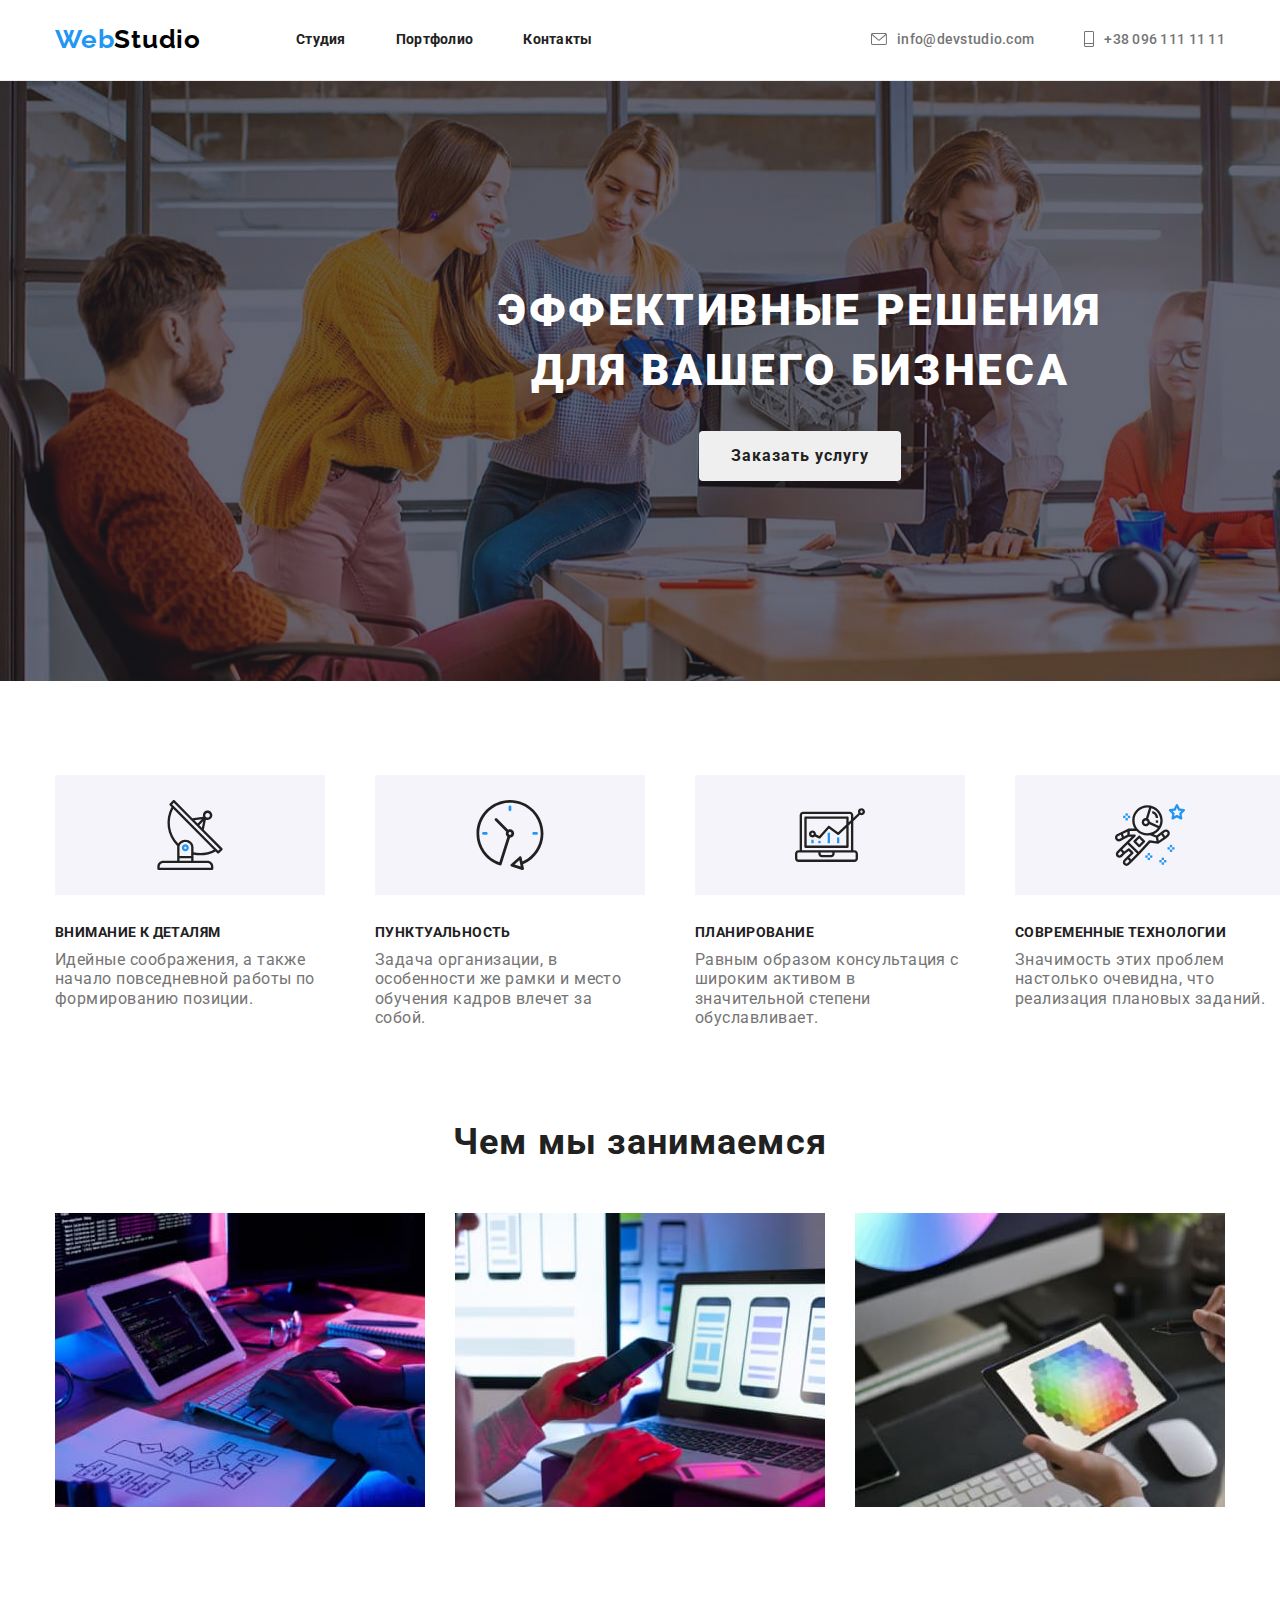
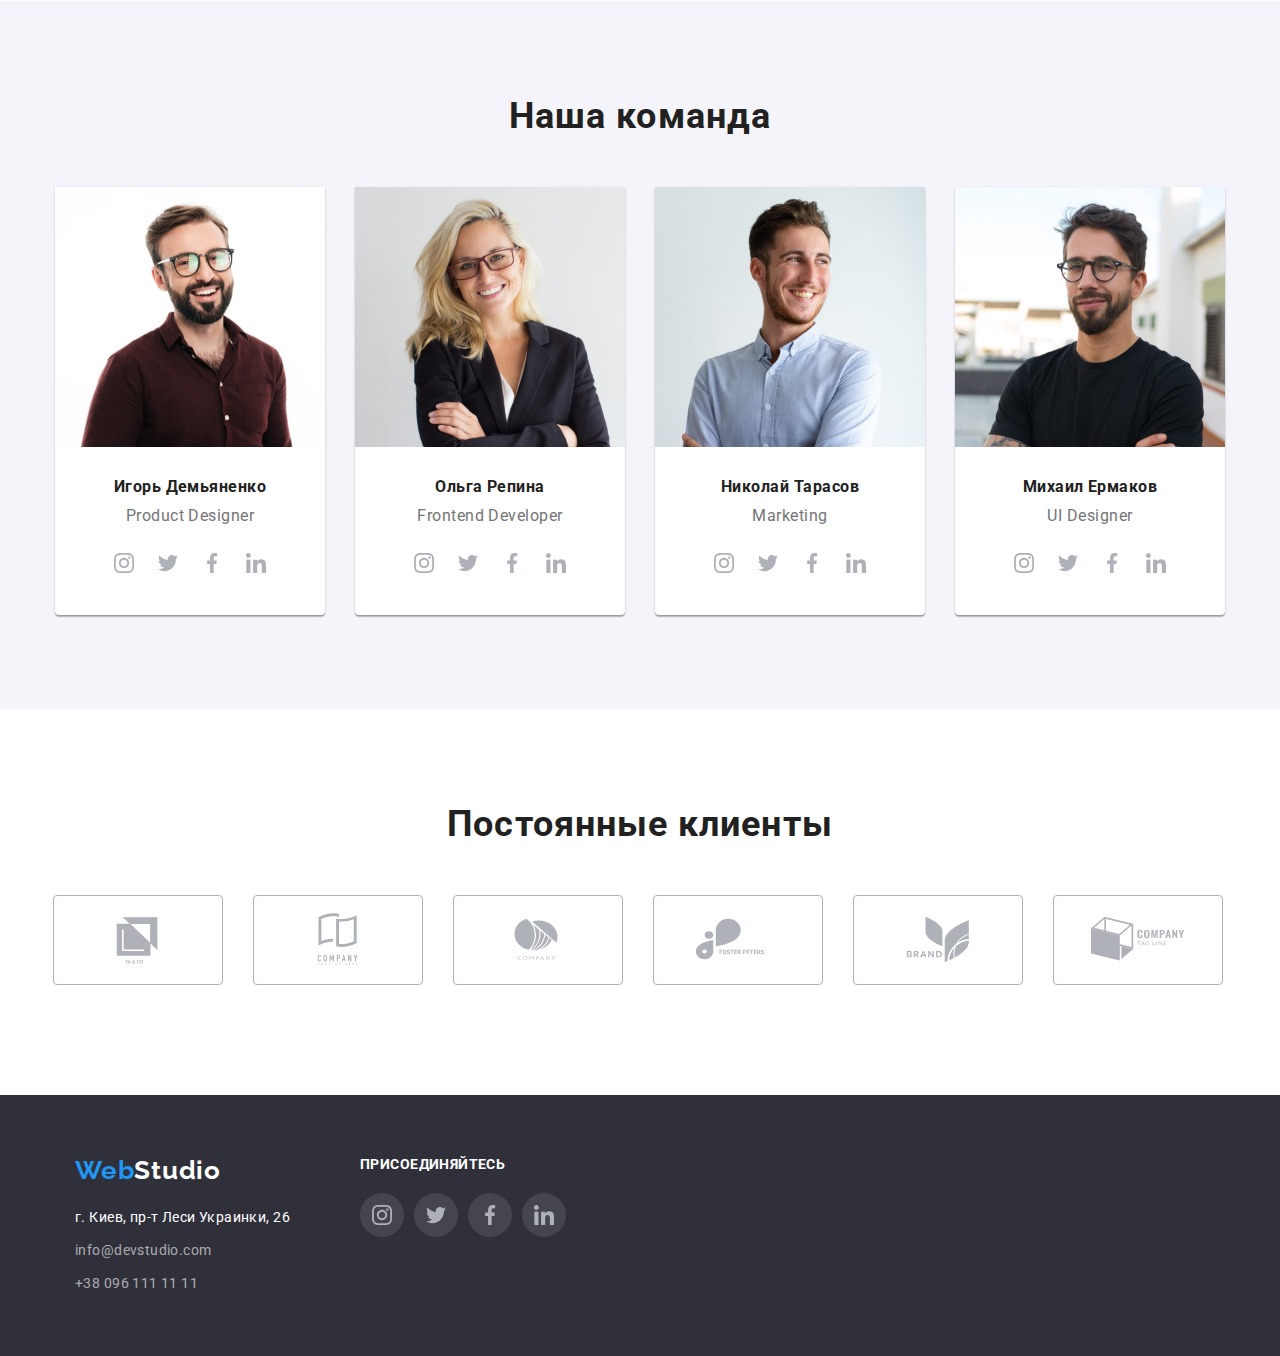
==== index.html @ dd56c9bb "переносит файлы" ====
<!DOCTYPE html>
<html lang="ru">

<head>
    <meta charset="UTF-8">
    <meta http-equiv="X-UA-Compatible" content="IE=edge">
    <meta name="viewport" content="width=device-width, initial-scale=1.0">
    <title>Web-Studio</title>
    <link rel="preconnect" href="https://fonts.gstatic.com">
    <link
        href="https://fonts.googleapis.com/css2?family=Raleway:wght@700&family=Roboto:wght@400;500;700;900&display=swap"
        rel="stylesheet">
    <link rel="stylesheet"
        href="https://cdnjs.cloudflare.com/ajax/libs/modern-normalize/1.0.0/modern-normalize.min.css">
    <link rel="stylesheet" href="./css/styles.css" />
</head>

<body>
    <header class="section page-heder">
        <div class="container">
        <a class="link logo emblem" href="../index.html">Web<span class="emblem-header">Studio</span></a>
        <nav class="navigation">
            <ul class="menu list">
                <li class="menu-item"><a class="link move-links" href="index.html">Студия</a></li>
                <li class="menu-item"><a class="link move-links" href="./pages/portfolio.html">Портфолио</a></li>
                <li class="menu-item"><a class="link move-links" href="#">Контакты</a></li>
            </ul>
        </nav>
        <ul class="menu list menu-navigation">
            <li class="menu-item"><a class="link font" href="mailto:info@devstudio.com">
                <svg class="icon-contacts" width="16" height="12">
                <use href="./images/firsticon.svg#icon-envelope"></use>
            </svg>
            info@devstudio.com</a>
        </li>
            <li class="menu-item"><a class="link font" href="tel:+380961111111">
                <svg class="icon-contacts" width="10" height="16">
                    <use href="./images/firsticon.svg#icon-phone"></use>
                </svg>
                +38 096 111 11 11</a>
            </li>
        </ul>
        </div>
    </header>
    <main>
        <section class="section hero">
            <div class="container">
            <h1 class="page-title">Эффективные решения<br>для вашего бизнеса</h1>
            <button class="btn btn-hero" type="button">Заказать услугу</button>
            </div>
        </section>
        <section class="section"> 
            <div class="container">
            <h2 class="visually-hidden">Необходимые качества для успешного бизнеса</h2>
            <ul class="list menu">
                <li class="menu-item">
                    <div class="shell-icon">
                        <svg class="social-icons-svg" width="70" height="70">
                            <use href="./images/firsticon.svg#icon-antenna"></use>
                        </svg>
                    </div>
                    <h3 class="title-text title">Внимание к деталям</h3>
                    <p class="title-label ">Идейные соображения, а также начало повседневной работы по формированию
                        позиции.</p>
                </li>
                <li class="menu-item">
                    <div class="shell-icon">
                        <svg class="social-icons-svg" width="70" height="70">
                            <use href="./images/firsticon.svg#icon-clock"></use>
                        </svg>
                    </div>
                    <h3 class="title-text title">Пунктуальность</h3>
                    <p class="title-label ">Задача организации, в особенности же рамки и место обучения кадров влечет за
                        собой.</p>
                </li>
                <li class="menu-item">
                    <div class="shell-icon">
                        <svg class="social-icons-svg" width="70" height="70">
                            <use href="./images/firsticon.svg#icon-diagram"></use>
                        </svg>
                    </div>
                    <h3 class="title-text title">Планирование</h3>
                    <p class="title-label ">Равным образом консультация с широким активом в значительной степени
                        обуславливает.</p>
                </li>
                <li class="menu-item">
                    <div class="shell-icon">
                        <svg class="social-icons-svg" width="70" height="70">
                            <use href="./images/firsticon.svg#icon-astronaut"></use>
                        </svg>
                    </div>
                    <h3 class="title-text title">Современные технологии</h3>
                    <p class="title-label ">Значимость этих проблем настолько очевидна, что реализация плановых заданий.
                    </p>
                </li>
            </ul>
            </div>
        </section>
        <section class="section-3">
            <div class="container">
            <h2 class="title section-title"> Чем мы занимаемся </h2>
            <ul class="list card-set">
                <li class="item team-item">
                    <img src="images/box1.jpg" width="370" height="294" alt="Чем мы занимаемся" />
                </li>
                <li class="item team-item">
                    <img src="images/box2.jpg" width="370" height="294" alt="Чем мы занимаемся" />
                </li>
                <li class="item team-item">
                    <img src="images/box3.jpg" width="370" height="294" alt="Чем мы занимаемся" />
                </li>
            </ul>
            </div>
        </section>
        <section class="section second-bg">
            <div class="container">
            <h2 class="title section-title">Наша команда</h2>
            <ul class="list card-set">
                <li class="item team-name">
                    <img src="images/img.jpg" width="270" alt="Игорь Демьяненко" />
                    <div class="team-description">
                    <h3 class="title-name title">Игорь Демьяненко</h3>
                    <p class="title-label ">Product Designer</p>
                    <ul class="team-icon list">
                        <li class="icon-item">
                            <a href="https://www.instagram.com/?hl=ru" class="link link-team-social" target="_blank"
                                rel="noopener noreferer">
                                <svg class="icon-social" width="20" height="20">
                                    <use href="./images/firsticon.svg#icon-instagram"></use>
                                </svg>
                            </a>
                        </li>
                        <li class="icon-item">
                            <a href="#" class="link link-team-social" target="_blank" rel="noopener noreferer">
                                <svg class="icon-social" width="20" height="20">
                                    <use href="./images/firsticon.svg#icon-twitter"></use>
                                </svg>
                            </a>
                        </li>
                        <li class="icon-item">
                            <a href="#" class="link link-team-social" target="_blank" rel="noopener noreferer">
                                <svg class="icon-social" width="20" height="20">
                                    <use href="./images/firsticon.svg#icon-facebook"></use>
                                </svg>
                            </a>
                        </li>
                        <li class="icon-item">
                            <a href="#" class="link link-team-social" target="_blank" rel="noopener noreferer">
                                <svg class="icon-social" width="20" height="20">
                                    <use href="./images/firsticon.svg#icon-linkedin"></use>
                                </svg>
                            </a>
                        </li>
                    </ul>
                    </div>
                </li>
                <li class="item team-name">
                    <img src="images/img(1).jpg" width="270" alt="Ольга Репина" />
                    <div class="team-description">
                    <h3 class="title-name title">Ольга Репина</h3>
                    <p class="title-label ">Frontend Developer</p>
                    <ul class="team-icon list">
                        <li class="icon-item">
                            <a href="https://www.instagram.com/?hl=ru" class="link link-team-social" target="_blank"
                                rel="noopener noreferer">
                                <svg class="icon-social" width="20" height="20">
                                    <use href="./images/firsticon.svg#icon-instagram"></use>
                                </svg>
                            </a>
                        </li>
                        <li class="icon-item">
                            <a href="#" class="link link-team-social" target="_blank" rel="noopener noreferer">
                                <svg class="icon-social" width="20" height="20">
                                    <use href="./images/firsticon.svg#icon-twitter"></use>
                                </svg>
                            </a>
                        </li>
                        <li class="icon-item">
                            <a href="#" class="link link-team-social" target="_blank" rel="noopener noreferer">
                                <svg class="icon-social" width="20" height="20">
                                    <use href="./images/firsticon.svg#icon-facebook"></use>
                                </svg>
                            </a>
                        </li>
                        <li class="icon-item">
                            <a href="#" class="link link-team-social" target="_blank" rel="noopener noreferer">
                                <svg class="icon-social" width="20" height="20">
                                    <use href="./images/firsticon.svg#icon-linkedin"></use>
                                </svg>
                            </a>
                        </li>
                    </ul>
                    </div>
                </li>
                <li class="item team-name">
                    <img src="images/img(2).jpg" width="270" alt="Николай Тарасов" />
                    <div class="team-description">
                    <h3 class="title-name title">Николай Тарасов</h3>
                    <p class="title-label ">Marketing</p>
                    <ul class="team-icon list">
                        <li class="icon-item">
                            <a href="https://www.instagram.com/?hl=ru" class="link link-team-social" target="_blank"
                                rel="noopener noreferer">
                                <svg class="icon-social" width="20" height="20">
                                    <use href="./images/firsticon.svg#icon-instagram"></use>
                                </svg>
                            </a>
                        </li>
                        <li class="icon-item">
                            <a href="#" class="link link-team-social" target="_blank" rel="noopener noreferer">
                                <svg class="icon-social" width="20" height="20">
                                    <use href="./images/firsticon.svg#icon-twitter"></use>
                                </svg>
                            </a>
                        </li>
                        <li class="icon-item">
                            <a href="#" class="link link-team-social" target="_blank" rel="noopener noreferer">
                                <svg class="icon-social" width="20" height="20">
                                    <use href="./images/firsticon.svg#icon-facebook"></use>
                                </svg>
                            </a>
                        </li>
                        <li class="icon-item">
                            <a href="#" class="link link-team-social" target="_blank" rel="noopener noreferer">
                                <svg class="icon-social" width="20" height="20">
                                    <use href="./images/firsticon.svg#icon-linkedin"></use>
                                </svg>
                            </a>
                        </li>
                    </ul>
                    </div>
                </li>
                <li class="item team-name">
                    <img src="images/img(3).jpg" width="270" alt="Михаил Ермаков" />
                    <div class="team-description">
                    <h3 class="title-name title">Михаил Ермаков</h3>
                    <p class="title-label ">UI Designer</p>
                    <ul class="team-icon list">
                        <li class="icon-item">
                            <a href="https://www.instagram.com/?hl=ru" class="link link-team-social" target="_blank"
                                rel="noopener noreferer">
                                <svg class="icon-social" width="20" height="20">
                                    <use href="./images/firsticon.svg#icon-instagram"></use>
                                </svg>
                            </a>
                        </li>
                        <li class="icon-item">
                            <a href="#" class="link link-team-social" target="_blank" rel="noopener noreferer">
                                <svg class="icon-social" width="20" height="20">
                                    <use href="./images/firsticon.svg#icon-twitter"></use>
                                </svg>
                            </a>
                        </li>
                        <li class="icon-item">
                            <a href="#" class="link link-team-social" target="_blank" rel="noopener noreferer">
                                <svg class="icon-social" width="20" height="20">
                                    <use href="./images/firsticon.svg#icon-facebook"></use>
                                </svg>
                            </a>
                        </li>
                        <li class="icon-item">
                            <a href="#" class="link link-team-social" target="_blank" rel="noopener noreferer">
                                <svg class="icon-social" width="20" height="20">
                                    <use href="./images/firsticon.svg#icon-linkedin"></use>
                                </svg>
                            </a>
                        </li>
                    </ul>
                    </div>
                </li>
            </ul>
            </div>
        </section>
        <section class="section">
            <div class="container">
                <h2 class="title section-title">Постоянные клиенты</h2>
                <ul class="clients-list">
                    <li class="clients-item">
                        <a href="#" class="link clients-link">
                            <svg class="clients-logo" width="106" height="60">
                                <use href="./images/firsticon.svg#icon-company1" ></use>
                            </svg>
                        </a>
                    </li>
                    <li class="clients-item">
                        <a href="#" class="link clients-link">
                            <svg class="clients-logo" width="106" height="60">
                                <use href="./images/firsticon.svg#icon-company2"></use>
                            </svg>
                        </a>
                    </li>
                    <li class="clients-item">
                        <a href="#" class="link clients-link" width="106" height="60">
                            <svg class="clients-logo">
                                <use href="./images/firsticon.svg#icon-company3"></use>
                            </svg>
                        </a>
                    </li>
                    <li class="clients-item">
                        <a href="#" class="link clients-link">
                            <svg class="clients-logo" width="106" height="60">
                                <use href="./images/firsticon.svg#icon-company4"></use>
                            </svg>
                        </a>
                    </li>
                    <li class="clients-item">
                        <a href="#" class="link clients-link">
                            <svg class="clients-logo" width="106" height="60">
                                <use href="./images/firsticon.svg#icon-company5"></use>
                            </svg>
                        </a>
                    </li>
                    <li class="clients-item">
                        <a href="#" class="link clients-link">
                            <svg class="clients-logo" width="106" height="60" >
                                <use href="./images/firsticon.svg#icon-company6" ></use>
                            </svg>
                        </a>
                    </li>
                </ul>
            </div>
        </section>
    </main>
    <footer class="section-footer dark-bg">
        <div class="container footer-container">
        <div class="">
        <a class="link emblem" href="../index.html">Web<span class="emblem-footer">Studio</span></a>
        <address class="address">
            <ul class="list">
            <li class="address-list-location address-item">
                <a href="https://goo.gl/maps/eqV23aZUYZTrV4pg6" target="_blank" rel="noopener noreferrer" class="link map">
                    г. Киев, пр-т Леси Украинки, 26
                </a>
            </li>
            <li class="address-item transparency ">
                <a href="mailto:info@devstudio.com" class="footer-mail link"> info@devstudio.com </a>
            </li>
            <li class="address-item transparency ">
                <a href="tel:+380961111111" class="footer-phone link"> +38 096 111 11 11 </a>
            </li>
            </ul>
        </address>
    </div>
    <div class="footer-social">
        <b class="social-text">ПРИСОЕДИНЯЙТЕСЬ</b>
        <ul class="team-icon list">
            <li class="icon-item icon-item-footer">
                <a href="#" class="link link-team-social bgcolor" target="_blank" rel="noopener noreferer">
                    <svg class="icon-social" width="20" height="20">
                        <use href="./images/firsticon.svg#icon-instagram"></use>
                    </svg>
                </a>
            </li>
            <li class="icon-item icon-item-footer">
                <a href="#" class="link link-team-social" target="_blank" rel="noopener noreferer">
                    <svg class="icon-social" width="20" height="20">
                        <use href="./images/firsticon.svg#icon-twitter"></use>
                    </svg>
                </a>
            </li>
            <li class="icon-item icon-item-footer">
                <a href="#" class="link link-team-social" target="_blank" rel="noopener noreferer">
                    <svg class="icon-social" width="20" height="20">
                        <use href="./images/firsticon.svg#icon-facebook"></use>
                    </svg>
                </a>
            </li>
            <li class="icon-item icon-item-footer">
                <a href="#" class="link link-team-social" target="_blank" rel="noopener noreferer">
                    <svg class="icon-social" width="20" height="20">
                        <use href="./images/firsticon.svg#icon-linkedin"></use>
                    </svg>
                </a>
            </li>
        </ul>
    </div>
    </div>

    </footer>
    
</body>

</html>
---- css/styles.css ----
:root {
  --main-text-cl: #757575;
  --title-cl: #212121;
  --alt-text-cl: #ffffff;
  --accent-cl: #2196f3;
  --color-border-header: #ececec;
  --color-border-portfolio: #eeeeee;
  --dark-bg: #2f303a;
  --second-bg: #f5f4fa;
  --team-icon-color: #afb1b8;
  --card-shadow: 0px 1px 3px rgba(0, 0, 0, 0.12),
    0px 1px 1px rgba(0, 0, 0, 0.14), 0px 2px 1px rgba(0, 0, 0, 0.2);
  --card-shadow-portfolio: 0px 1px 1px rgba(0, 0, 0, 0.12),
    0px 4px 4px rgba(0, 0, 0, 0.06), 1px 4px 6px rgba(0, 0, 0, 0.16);
  --bgc-icon-footer: rgba(255, 255, 255, 0.1);
  --gradient-hero: rgba(47, 48, 58, 0.4), rgba(47, 48, 58, 0.4);
  --color-mail-phone: rgba(255, 255, 255, 0.6);
  --portfolio-item-gap: 30px;
  --shadow-button: 0px 3px 1px rgba(0, 0, 0, 0.1),
    0px 1px 2px rgba(0, 0, 0, 0.08), 0px 2px 2px rgba(0, 0, 0, 0.12);

  --emblem-font: "Raleway", sans-serif;
  --title-font: "Roboto", sans-serif;
}
html {
  box-sizing: border-box;
}

*,
*::before,
*::after {
  box-sizing: inherit;
}
body {
  font-family: var(--title-font);
  letter-spacing: 0.03em;
  color: var(--main-text-cl);
}

h1,
h2,
h3,
p {
  margin: 0;
}
.navigation {
  display: flex;
  align-items: center;
  margin-right: auto;
}
.menu-navigation {
  display: flex;
  align-items: center;
}
.section {
  padding-top: 94px;
  padding-bottom: 94px;
}
.section-3 {
  padding-bottom: 94px;
}
.section-footer {
  padding: 60px;
}
.container {
  width: 1200px;
  padding-right: 15px;
  padding-left: 15px;
  margin-right: auto;
  margin-left: auto;
}
.socials-list {
  max-width: 696px;
  margin-left: auto;
  margin-right: auto;
}

img {
  display: block;
  max-width: 100%;
  height: auto;
}
.link {
  color: inherit;
  text-decoration: none;
}
.link:hover,
.link:focus {
  color: var(--accent-cl);
}
.font {
  display: flex;
  align-items: center;
  font-family: Roboto;
  font-weight: 500;
  font-size: 14px;
  line-height: 16px;
  letter-spacing: 0.02em;
}
.dark-bg {
  background-color: var(--dark-bg);
}
.move-links {
  font-weight: bold;
  font-size: 14px;
  line-height: 1.14;
  letter-spacing: 0.02em;
  color: var(--title-cl);
}
.emblem {
  font-family: var(--emblem-font);
  font-weight: bold;
  font-size: 26px;
  line-height: 1.19;
  letter-spacing: 0.03em;
  color: var(--accent-cl);
}
.emblem-header {
  color: #000000;
}
.emblem-footer {
  color: var(--alt-text-cl);
  display: inline-block;
  margin-bottom: 20px;
  text-decoration: none;
}
.address {
  font-style: inherit;
}
.menu {
  display: inline-flex;
}

.menu-item:not(:last-child) {
  margin-right: 50px;
}

.btn {
  border-radius: 4px;
  font-family: var(--title-font);
  font-weight: bold;
  font-size: 16px;
  line-height: 1.87;
  letter-spacing: 0.06em;
  color: var(--title-cl);
  padding: 6px 22px;
  border: none;
}
.btn:hover,
.btn:focus {
  color: var(--alt-text-cl);
  background-color: var(--accent-cl);
}
.hero {
  list-style: none;
  background-color: var(--dark-bg);
  background-image: linear-gradient(var(--gradient-hero)),
    url(../images/proffi-team-min.jpg);
  padding: 200px;
  text-align: center;
}
.btn-hero {
  display: inline-block;
  min-width: 200px;
  padding: 10px 32px;
  border-radius: 4px;
  border-color: transparent;
  align-items: center;
  text-align: center;
  font-family: inherit;
  font-weight: 700;
}
.visually-hidden {
  position: absolute !important;
  clip: rect(1px 1px 1px 1px);
  clip: rect(1px, 1px, 1px, 1px);
  padding: 0 !important;
  border: 0 !important;
  height: 1px !important;
  width: 1px !important;
  overflow: hidden;
}
.list {
  margin-top: 0;
  margin-bottom: 0;
  padding-left: 0;
  list-style: none;
}
.card-set {
  display: flex;
  flex-wrap: wrap;
  margin-left: -30px;
  margin-top: -30px;
}
.logo {
  margin-right: 95px;
  display: block;
}
.page-heder {
  border-bottom: 1px solid var(--color-border-header);
  padding-top: 24px;
  padding-bottom: 25px;
}
.page-heder .container {
  display: flex;
}

.page-title {
  margin-bottom: 30px;
  font-family: var(--title-font);
  font-weight: 900;
  font-size: 44px;
  line-height: 1.36;
  letter-spacing: 0.06em;
  text-transform: uppercase;
  white-space: pre;
  color: var(--alt-text-cl);
}
.title {
  font-family: var(--title-font);
  letter-spacing: 0.03em;
  color: var(--title-cl);
}
.section-title {
  font-size: 36px;
  line-height: 1.17;
  margin-bottom: 50px;
  text-align: center;
}
.title-text {
  font-size: 14px;
  line-height: 1.14;
  text-transform: uppercase;
}
.title-name {
  font-size: 16px;
  line-height: 1.19;
}
.title-portfolio {
  font-weight: bold;
  font-size: 18px;
  line-height: 2;
  letter-spacing: 0.06em;
  color: var(--title-cl);
}
.title-label {
  margin-top: 10px;
  font-size: 16px;
  line-height: 1.19;
  letter-spacing: 0.03em;
  color: var(--main-text-cl);
}
.portfolio-text {
  font-size: 16px;
  line-height: 1.87;
}
.transparency {
  color: rgba(255, 255, 255, 0.6);
  padding-top: 9px;
}
.map {
  font-size: 14px;
  line-height: 1.71;
  letter-spacing: 0.03em;
  color: var(--alt-text-cl);
}

.address-footer {
  font-size: 14px;
  line-height: 1.71;
  color: #ffffff;
}
.second-bg {
  padding-bottom: 94px;
  background-color: var(--second-bg);
}
.item {
  margin-left: 30px;
  margin-top: 30px;
}
.team-item {
  flex-basis: calc((100% - 3 * 30px) / 3);
}
.team-name {
  flex-basis: calc((100% - 4 * 30px) / 4);
  text-align: center;
  border-radius: 0px 0px 4px 4px;
  box-shadow: var(--card-shadow);
  background-color: var(--alt-text-cl);
}

.team-description {
  padding: 30px 32px;
}
.portfolio-item {
  flex-basis: calc((100% - 3 * 30px) / 3);
  margin-left: var(--portfolio-item-gap);
  margin-top: var(--portfolio-item-gap);
  background-color: var(--alt-text-cl);
}
.portfolio-item:hover {
  box-shadow: var(--card-shadow-portfolio);
}
.portfolio-btn {
  display: flex;
  flex-wrap: wrap;
  justify-content: center;
  margin-bottom: 50px;
}
.portfolio-menu-item:not(:last-child) {
  margin-right: 8px;
}
.portfolio-menu-item:hover,
.portfolio-menu-item:focus {
  box-shadow: var(--shadow-button);
}
.portfolio-description {
  padding: 20px 24px;
  border-right: 1px solid var(--color-border-portfolio);
  border-left: 1px solid var(--color-border-portfolio);
  border-bottom: 1px solid var(--color-border-portfolio);
}
.icon-contacts {
  margin-right: 10px;
  fill: currentColor;
}
.social-icons-svg {
  width: 70px;
  height: 70px;
}
.shell-icon {
  display: flex;
  width: 270px;
  height: 120px;
  background-color: var(--second-bg);
  justify-content: center;
  align-items: center;
  margin-bottom: 30px;
}
.icon-item-footer:not(last-child) {
  margin-right: 10px;
}
.icon-item > .link-team-social {
  background-color: var(--bgc-icon-footer);
}
.team-icon {
  display: flex;
  justify-content: center;
  align-items: center;
  margin-top: 16px;
}
.link-team-social {
  display: flex;
  height: 44px;
  width: 44px;
  border-radius: 50%;
  color: var(--team-icon-color);
  justify-content: center;
  align-items: center;
}
.icon-social {
  fill: currentColor;
  width: 20px;
  height: 20px;
}
.link-team-social:hover .icon-social,
.link-team-social:focus .icon-social {
  fill: var(--alt-text-cl);
}
.link-team-social:hover,
.link-team-social:focus {
  background-color: var(--accent-cl);
}
.clients-list {
  display: flex;
  list-style: none;
  align-items: center;
  justify-content: center;
  margin-left: -45px;
}
.clients-link {
  display: flex;
  width: 170px;
  height: 90px;
  align-items: center;
  justify-content: center;
  border: 1px solid var(--team-icon-color);
  border-radius: 4px;
  color: var(--team-icon-color);

  white-space: nowrap;
  flex-basis: content;
}
.clients-link:hover,
.clients-link:focus {
  border-color: var(--accent-cl);
}
.clients-logo {
  fill: currentColor;
  width: 106px;
  height: 60px;
}
.clients-item + .clients-item {
  margin-left: 30px;
}
.social-text {
  display: inline-block;
  margin-bottom: 4px;
  font-weight: 700;
  font-size: 14px;
  line-height: 1.14;
  letter-spacing: 0.03em;
  text-transform: uppercase;
  color: var(--alt-text-cl);
}
.footer-container {
  display: flex;
}
.footer-social {
  margin-left: 70px;
}
.bgcolor {
  background-color: var(--bgc-icon-footer);
}
.footer-mail,
.footer-phone {
  font-family: inherit;
  font-style: normal;
  font-weight: normal;
  font-size: 14px;
  line-height: 1.71;
  letter-spacing: 0.03em;
  color: var(--color-mail-phone);
}
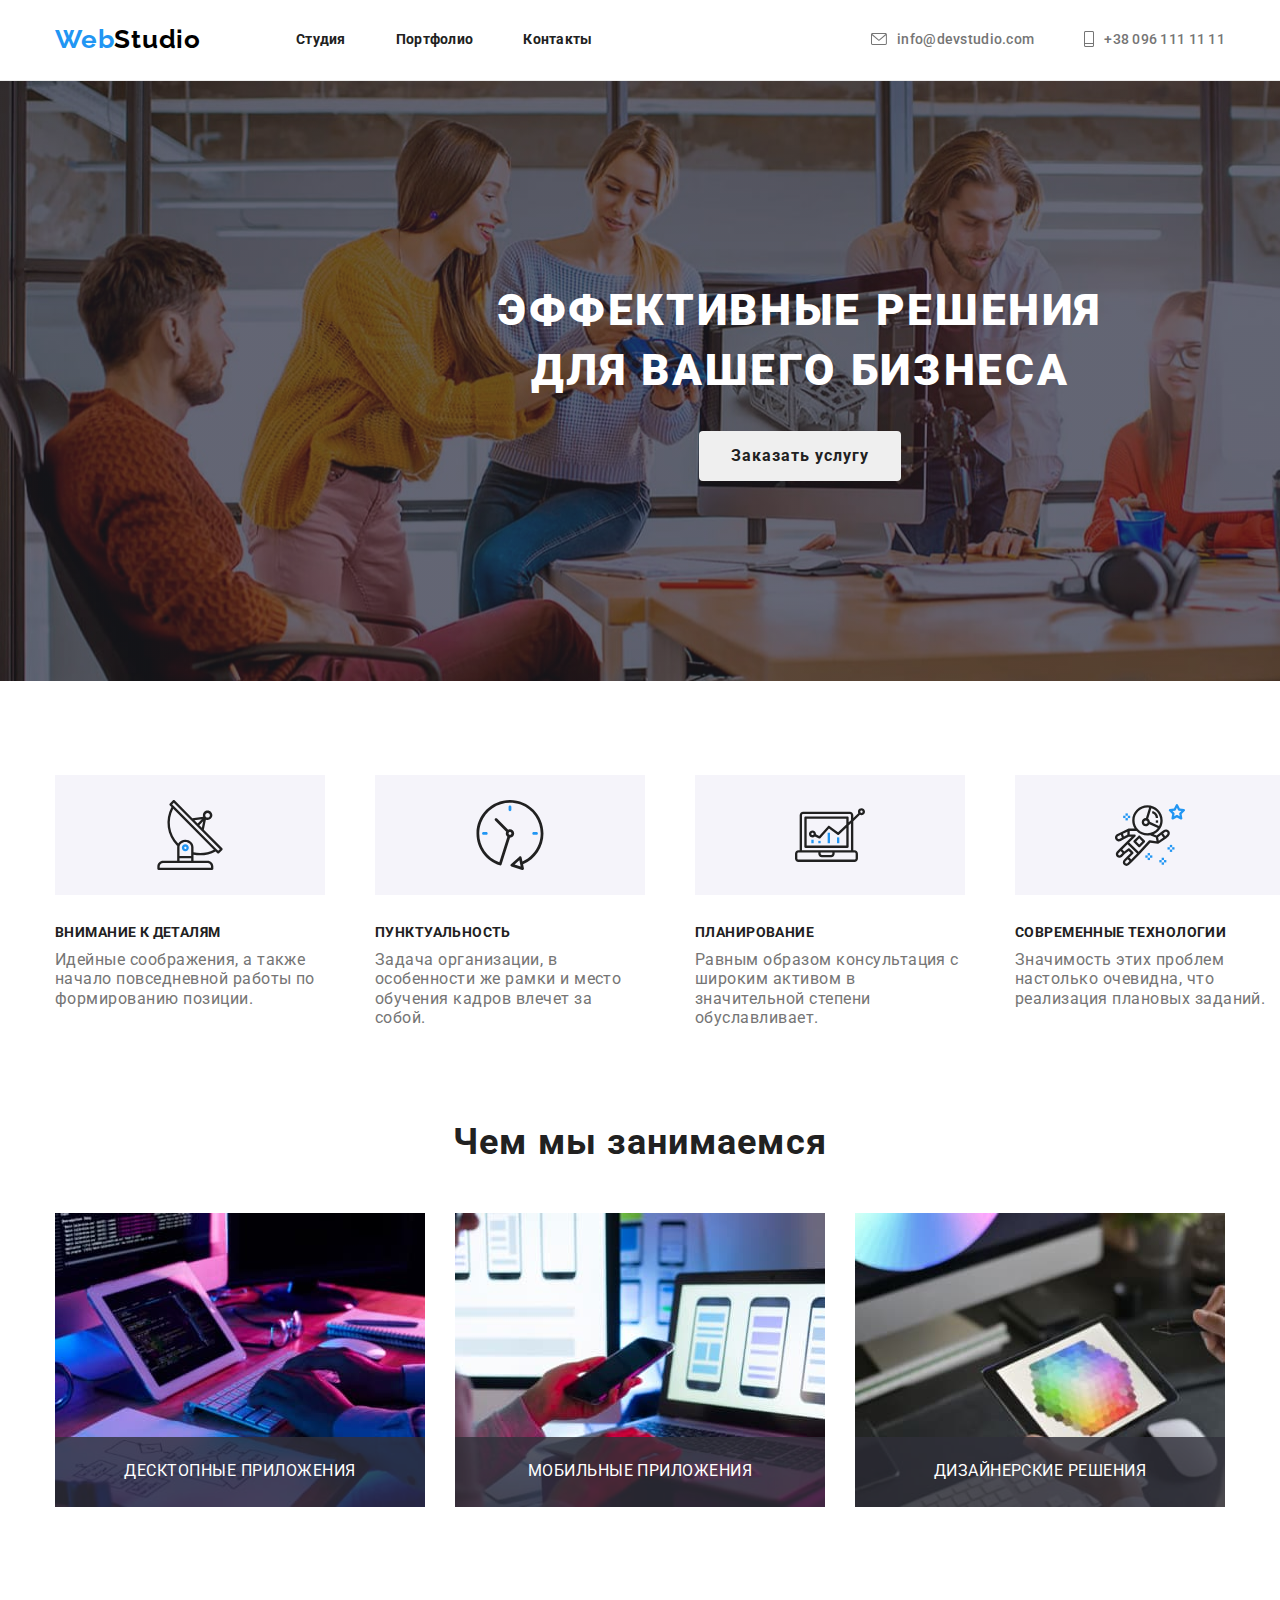
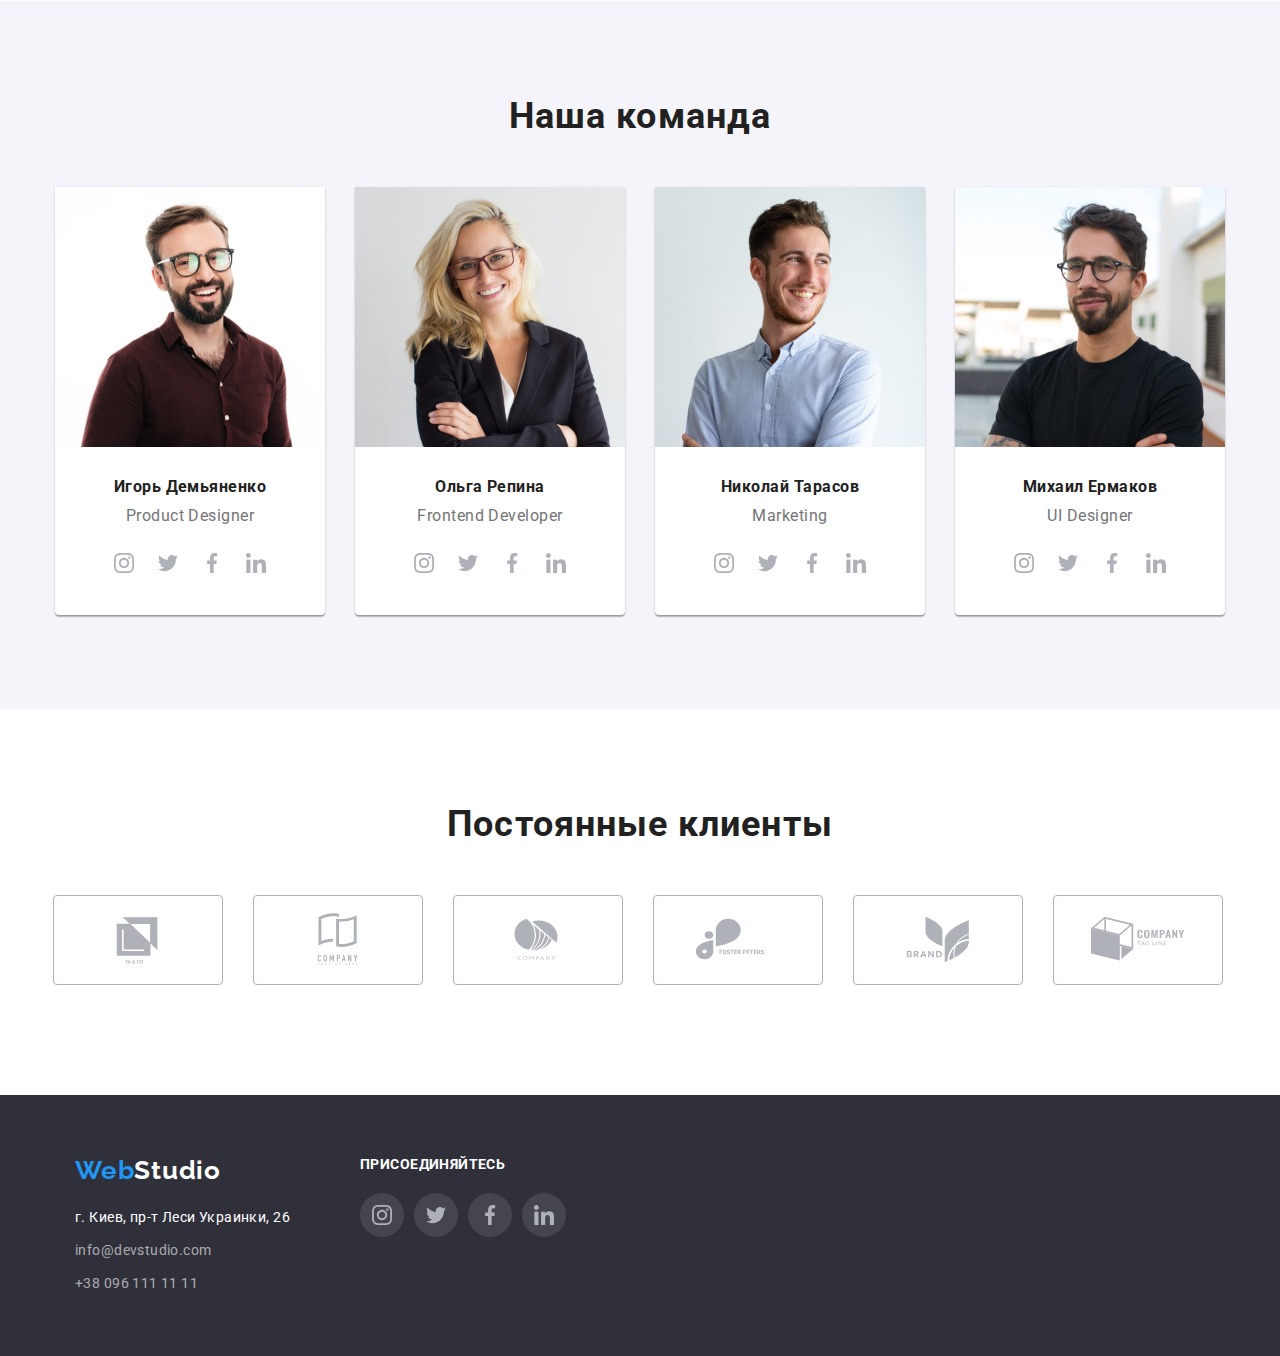
==== commit 7f0fec7f: "чем мы занимаемся" ====
--- a/index.html
+++ b/index.html
@@ -96,22 +96,25 @@
             </ul>
             </div>
         </section>
-        <section class="section-3">
-            <div class="container">
-            <h2 class="title section-title"> Чем мы занимаемся </h2>
-            <ul class="list card-set">
-                <li class="item team-item">
-                    <img src="images/box1.jpg" width="370" height="294" alt="Чем мы занимаемся" />
-                </li>
-                <li class="item team-item">
-                    <img src="images/box2.jpg" width="370" height="294" alt="Чем мы занимаемся" />
-                </li>
-                <li class="item team-item">
-                    <img src="images/box3.jpg" width="370" height="294" alt="Чем мы занимаемся" />
-                </li>
-            </ul>
-            </div>
-        </section>
+            <section class="section-3"> 
+                <div class="container">
+                    <h2 class="title section-title"> Чем мы занимаемся </h2>
+                    <ul class="list card-set">
+                        <li class="item team-item">
+                            <img src="images/box1.jpg" width="370" height="294" alt="Чем мы занимаемся" />
+                            <p class="work-text">ДЕСКТОПНЫЕ ПРИЛОЖЕНИЯ</p>
+                        </li>
+                        <li class="item team-item">
+                            <img src="images/box2.jpg" width="370" height="294" alt="Чем мы занимаемся" />
+                            <p class="work-text">МОБИЛЬНЫЕ ПРИЛОЖЕНИЯ</p>
+                        </li>
+                        <li class="item team-item">
+                            <img src="images/box3.jpg" width="370" height="294" alt="Чем мы занимаемся" />
+                            <p class="work-text">ДИЗАЙНЕРСКИЕ РЕШЕНИЯ</p>
+                        </li>
+                    </ul>
+                </div>
+            </section>
         <section class="section second-bg">
             <div class="container">
             <h2 class="title section-title">Наша команда</h2>
--- a/css/styles.css
+++ b/css/styles.css
@@ -279,6 +279,7 @@
   margin-top: 30px;
 }
 .team-item {
+  position: relative;
   flex-basis: calc((100% - 3 * 30px) / 3);
 }
 .team-name {
@@ -432,3 +433,14 @@
   letter-spacing: 0.03em;
   color: var(--color-mail-phone);
 }
+.work-text {
+  position: absolute;
+  display: flex;
+  bottom: 0;
+  width: 100%;
+  height: 70px;
+  justify-content: center;
+  align-items: center;
+  background-color: rgba(47, 48, 58, 0.8);
+  color: var(--alt-text-cl);
+}
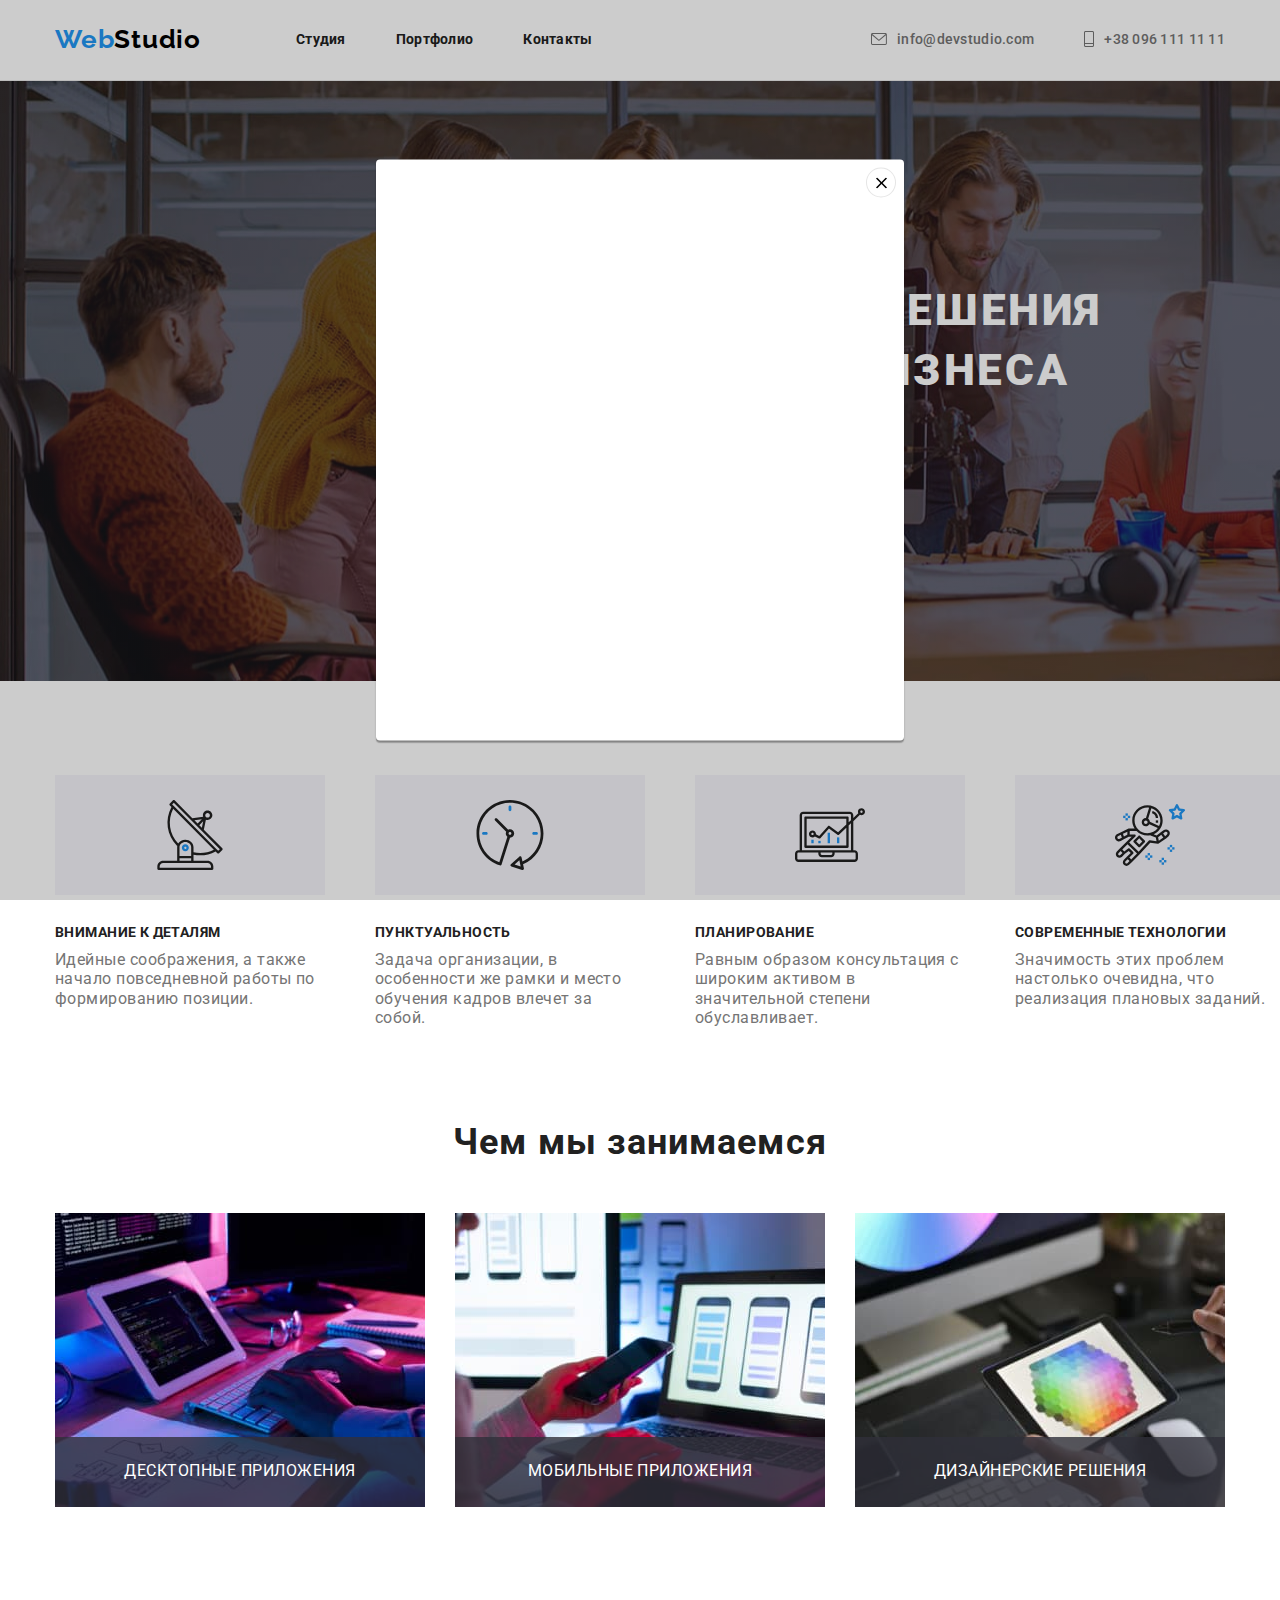
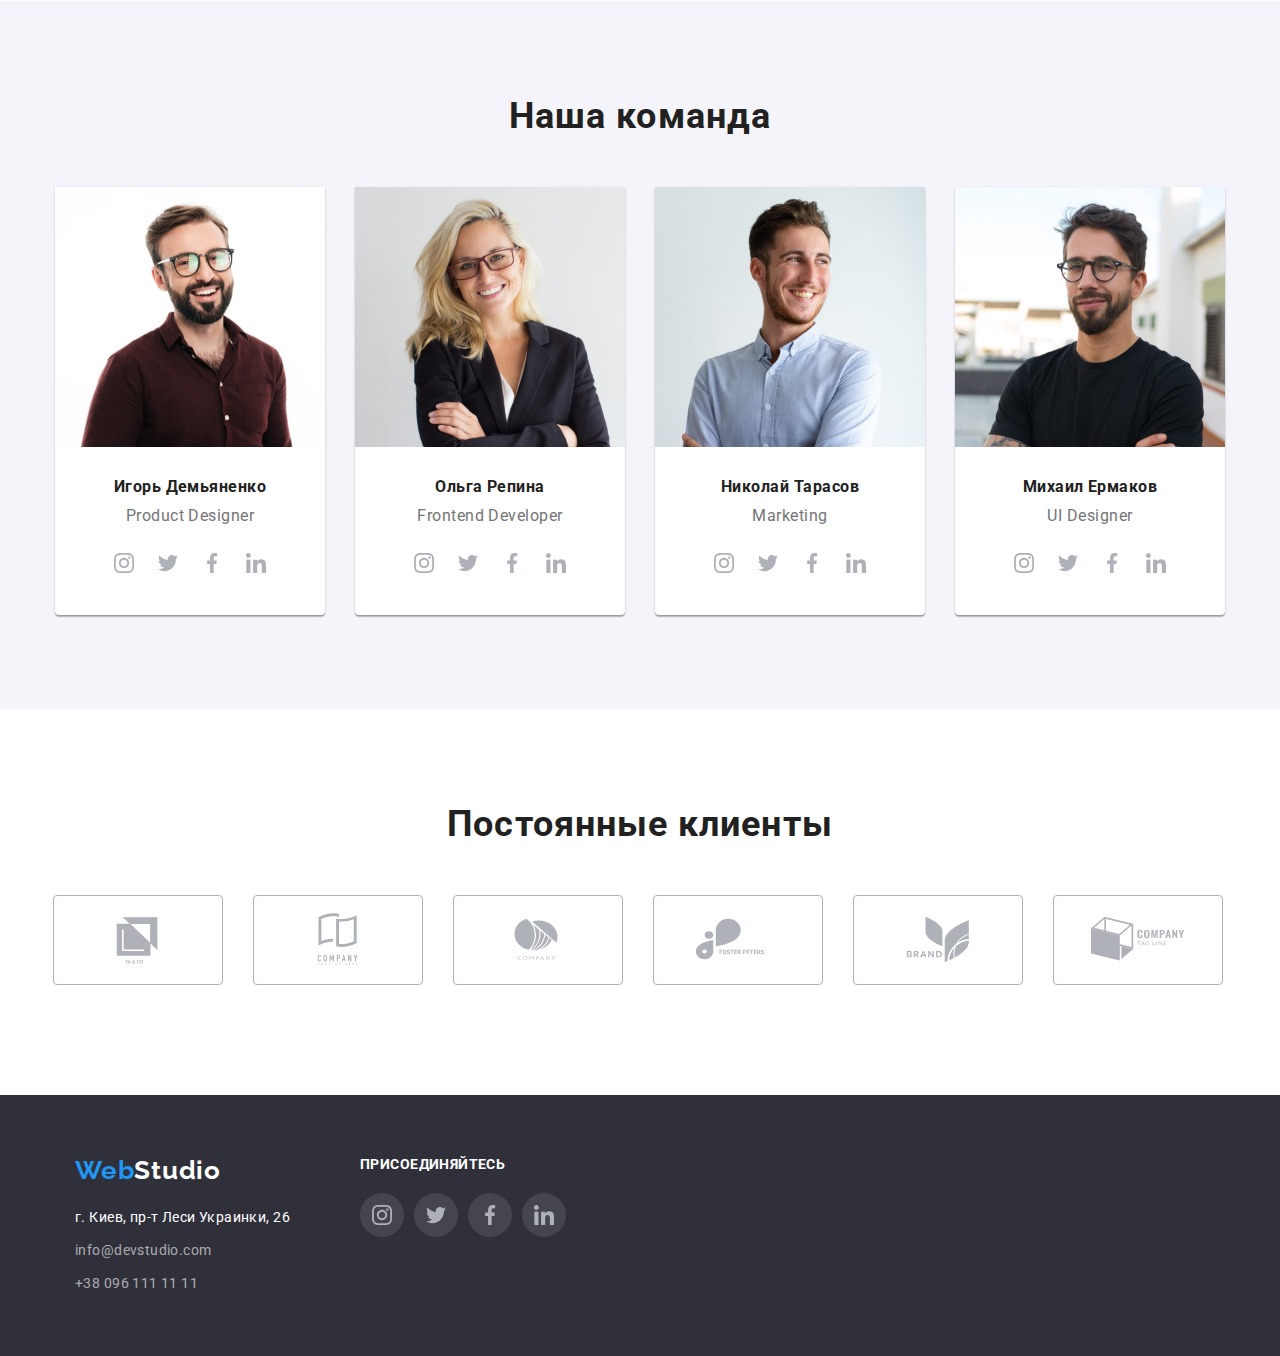
==== commit 31769dae: "модальное окно" ====
--- a/index.html
+++ b/index.html
@@ -46,7 +46,7 @@
         <section class="section hero">
             <div class="container">
             <h1 class="page-title">Эффективные решения<br>для вашего бизнеса</h1>
-            <button class="btn btn-hero" type="button">Заказать услугу</button>
+            <button class="btn btn-hero" data-modal-open="" type="button">Заказать услугу</button>
             </div>
         </section>
         <section class="section"> 
@@ -380,6 +380,16 @@
     </div>
 
     </footer>
+    <div class="backdrop" data-modal="">
+        <div class="modal">
+            <button type="button" class="close-modal-container" data-modal-close="">
+                <svg class="close-modal" width="11" height="11">
+                    <use href="./images/firsticon.svg#icon-close"></use>
+                </svg>
+            </button>
+        </div>
+    </div>
+    <script src="./js/modal.js"></script>
     
 </body>
 
--- a/css/styles.css
+++ b/css/styles.css
@@ -83,6 +83,7 @@
 .link {
   color: inherit;
   text-decoration: none;
+  transition: color 250ms cubic-bezier(0.4, 0, 0.2, 1);
 }
 .link:hover,
 .link:focus {
@@ -444,3 +445,86 @@
   background-color: rgba(47, 48, 58, 0.8);
   color: var(--alt-text-cl);
 }
+.backdrop {
+  position: fixed;
+  left: 0;
+  top: 0;
+  width: 100%;
+  height: 100%;
+  background-color: rgba(0, 0, 0, 0.2);
+  opacity: 1;
+  transition: opacity 250ms cubic-bezier(0.4, 0, 0.2, 1);
+}
+.backdrop.is-hidden {
+  opacity: 0;
+  pointer-events: none;
+}
+.modal {
+  position: absolute;
+  left: 50%;
+  top: 50%;
+  min-width: 528px;
+  min-height: 581px;
+  padding: 40px;
+  background-color: var(--alt-text-cl);
+  box-shadow: 0px 1px 3px rgb(0 0 0 / 12%), 0px 1px 1px rgb(0 0 0 / 14%),
+    0px 2px 1px rgb(0 0 0 / 20%);
+  border-radius: 4px;
+  transform: translate(-50%, -50%);
+}
+.close-modal-container {
+  position: absolute;
+  right: 8px;
+  top: 8px;
+  display: flex;
+  justify-content: center;
+  align-items: center;
+  border-radius: 50%;
+  width: 30px;
+  height: 30px;
+  cursor: pointer;
+  background-color: #fff;
+  border: 1px solid rgba(0, 0, 0, 0.1);
+}
+.close-modal {
+  fill: #000000;
+  transition: fill 250ms cubic-bezier(0.4, 0, 0.2, 1);
+}
+
+.link-card {
+  transition: box-shadow 250ms cubic-bezier(0.4, 0, 0.2, 1);
+}
+.thumb-overlay {
+  position: relative;
+  overflow: hidden;
+}
+.thumb-container-overlay:hover {
+  opacity: 1;
+}
+.thumb-container-overlay {
+  position: absolute;
+  display: block;
+  top: 0;
+  left: 0;
+  width: 100%;
+  height: 100%;
+  padding: 63px 24px;
+  background-color: rgba(33, 150, 243, 0.9);
+  opacity: 0;
+  transform: translateY(100%);
+  transition: opacity 250ms cubic-bezier(0.4, 0, 0.2, 1),
+    transform 250ms cubic-bezier(0.4, 0, 0.2, 1);
+}
+
+.thumb-description {
+  font-size: 18px;
+  line-height: 1.56;
+  letter-spacing: 0.03em;
+  color: var(--alt-text-cl);
+}
+.text {
+  color: var(--main-text-cl);
+  font-size: 16px;
+  line-height: 1.87;
+  letter-spacing: 0.03em;
+}
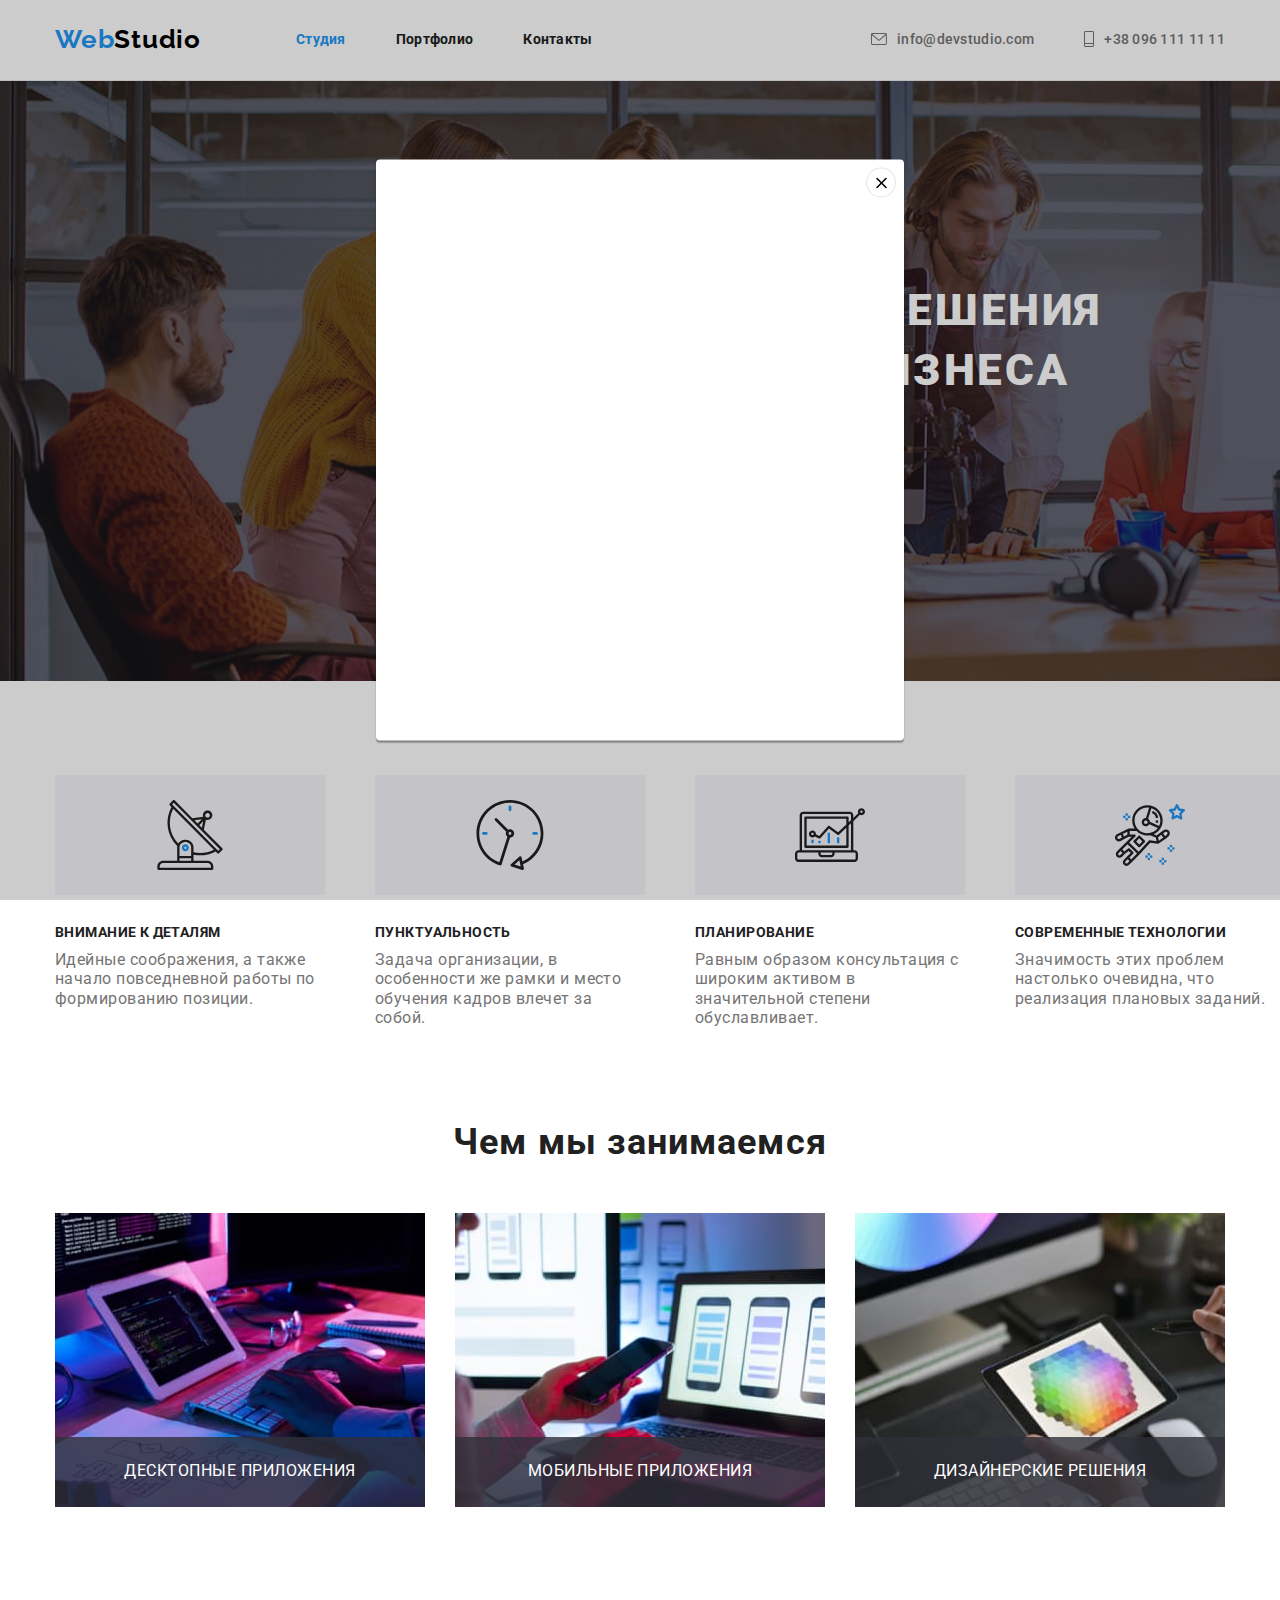
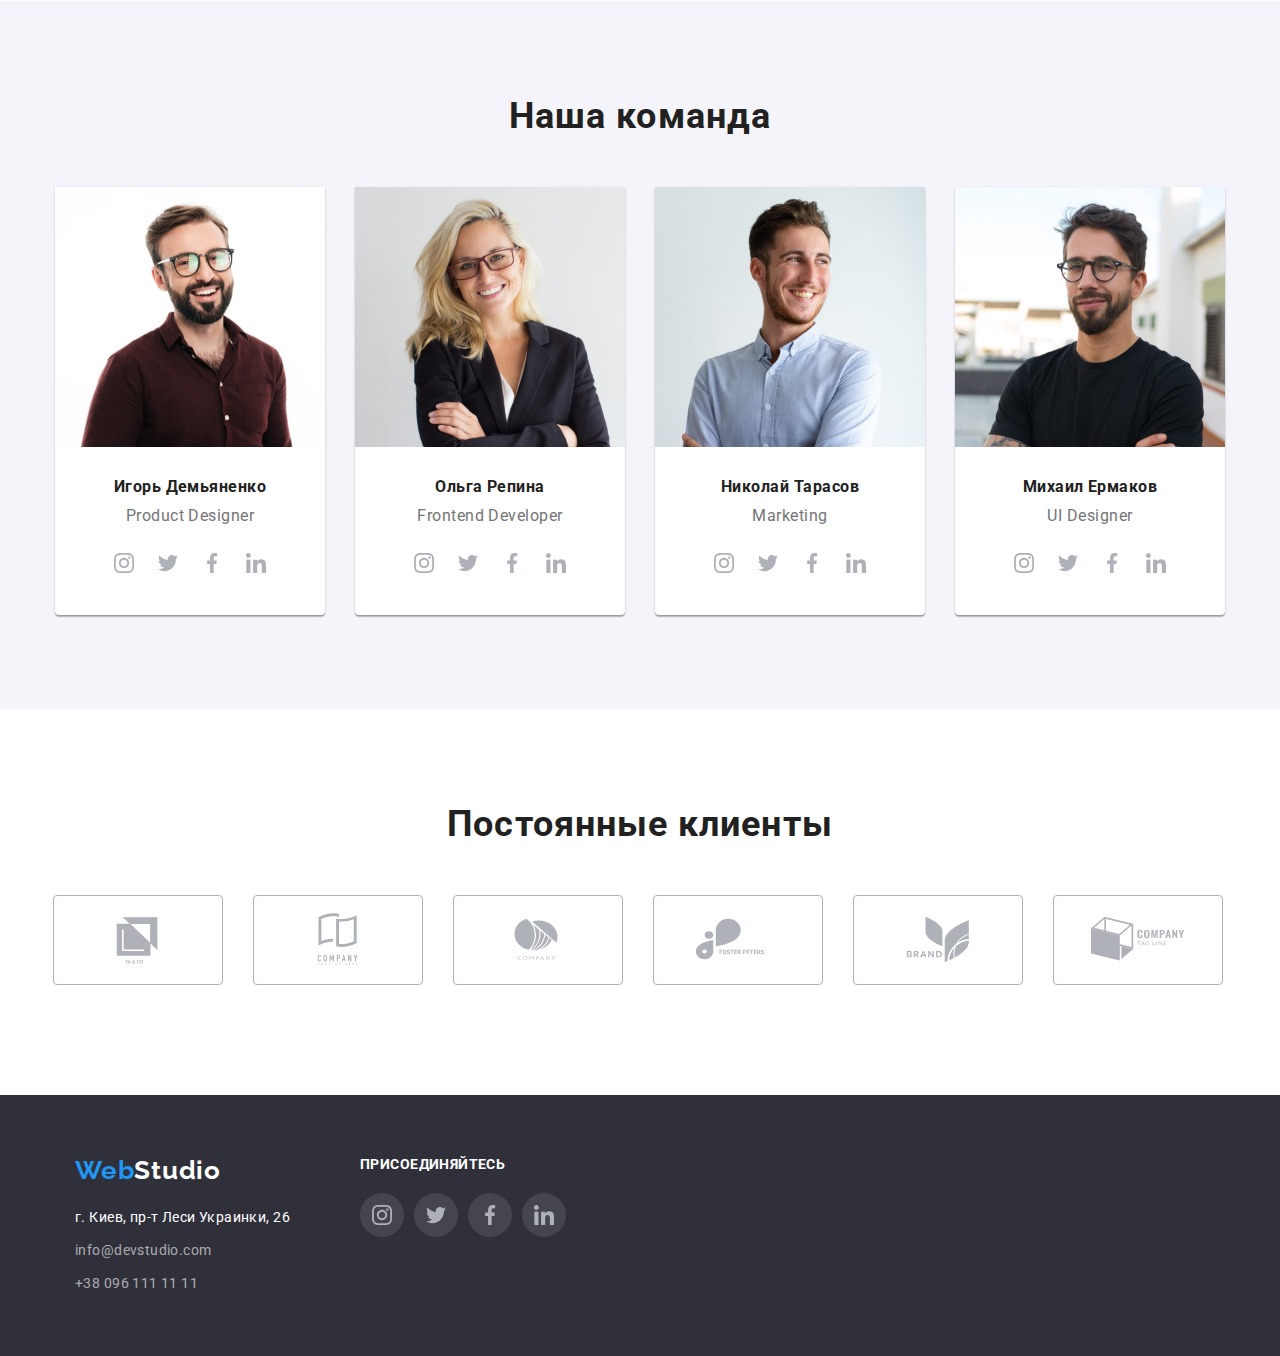
==== commit e1c38659: "оверлей" ====
--- a/index.html
+++ b/index.html
@@ -21,7 +21,7 @@
         <a class="link logo emblem" href="../index.html">Web<span class="emblem-header">Studio</span></a>
         <nav class="navigation">
             <ul class="menu list">
-                <li class="menu-item"><a class="link move-links" href="index.html">Студия</a></li>
+                <li class="menu-item"><a class="link current move-links" href="index.html">Студия</a></li>
                 <li class="menu-item"><a class="link move-links" href="./pages/portfolio.html">Портфолио</a></li>
                 <li class="menu-item"><a class="link move-links" href="#">Контакты</a></li>
             </ul>
--- a/css/styles.css
+++ b/css/styles.css
@@ -501,6 +501,9 @@
 .thumb-container-overlay:hover {
   opacity: 1;
 }
+.link-card:hover .thumb-container-overlay {
+  transform: translateY(0);
+}
 .thumb-container-overlay {
   position: absolute;
   display: block;
@@ -512,8 +515,7 @@
   background-color: rgba(33, 150, 243, 0.9);
   opacity: 0;
   transform: translateY(100%);
-  transition: opacity 250ms cubic-bezier(0.4, 0, 0.2, 1),
-    transform 250ms cubic-bezier(0.4, 0, 0.2, 1);
+  transition: transform 250ms cubic-bezier(0.4, 0, 0.2, 1);
 }
 
 .thumb-description {
@@ -528,3 +530,19 @@
   line-height: 1.87;
   letter-spacing: 0.03em;
 }
+.link.current::after {
+  content: "";
+  position: absolute;
+  display: block;
+  width: 100%;
+  height: 4px;
+  margin-bottom: -1px;
+  bottom: 0;
+  left: 0;
+  background-color: var(--active-color);
+  border-radius: 2px;
+}
+.link.current {
+  color: var(--accent-cl);
+  position: relative;
+}
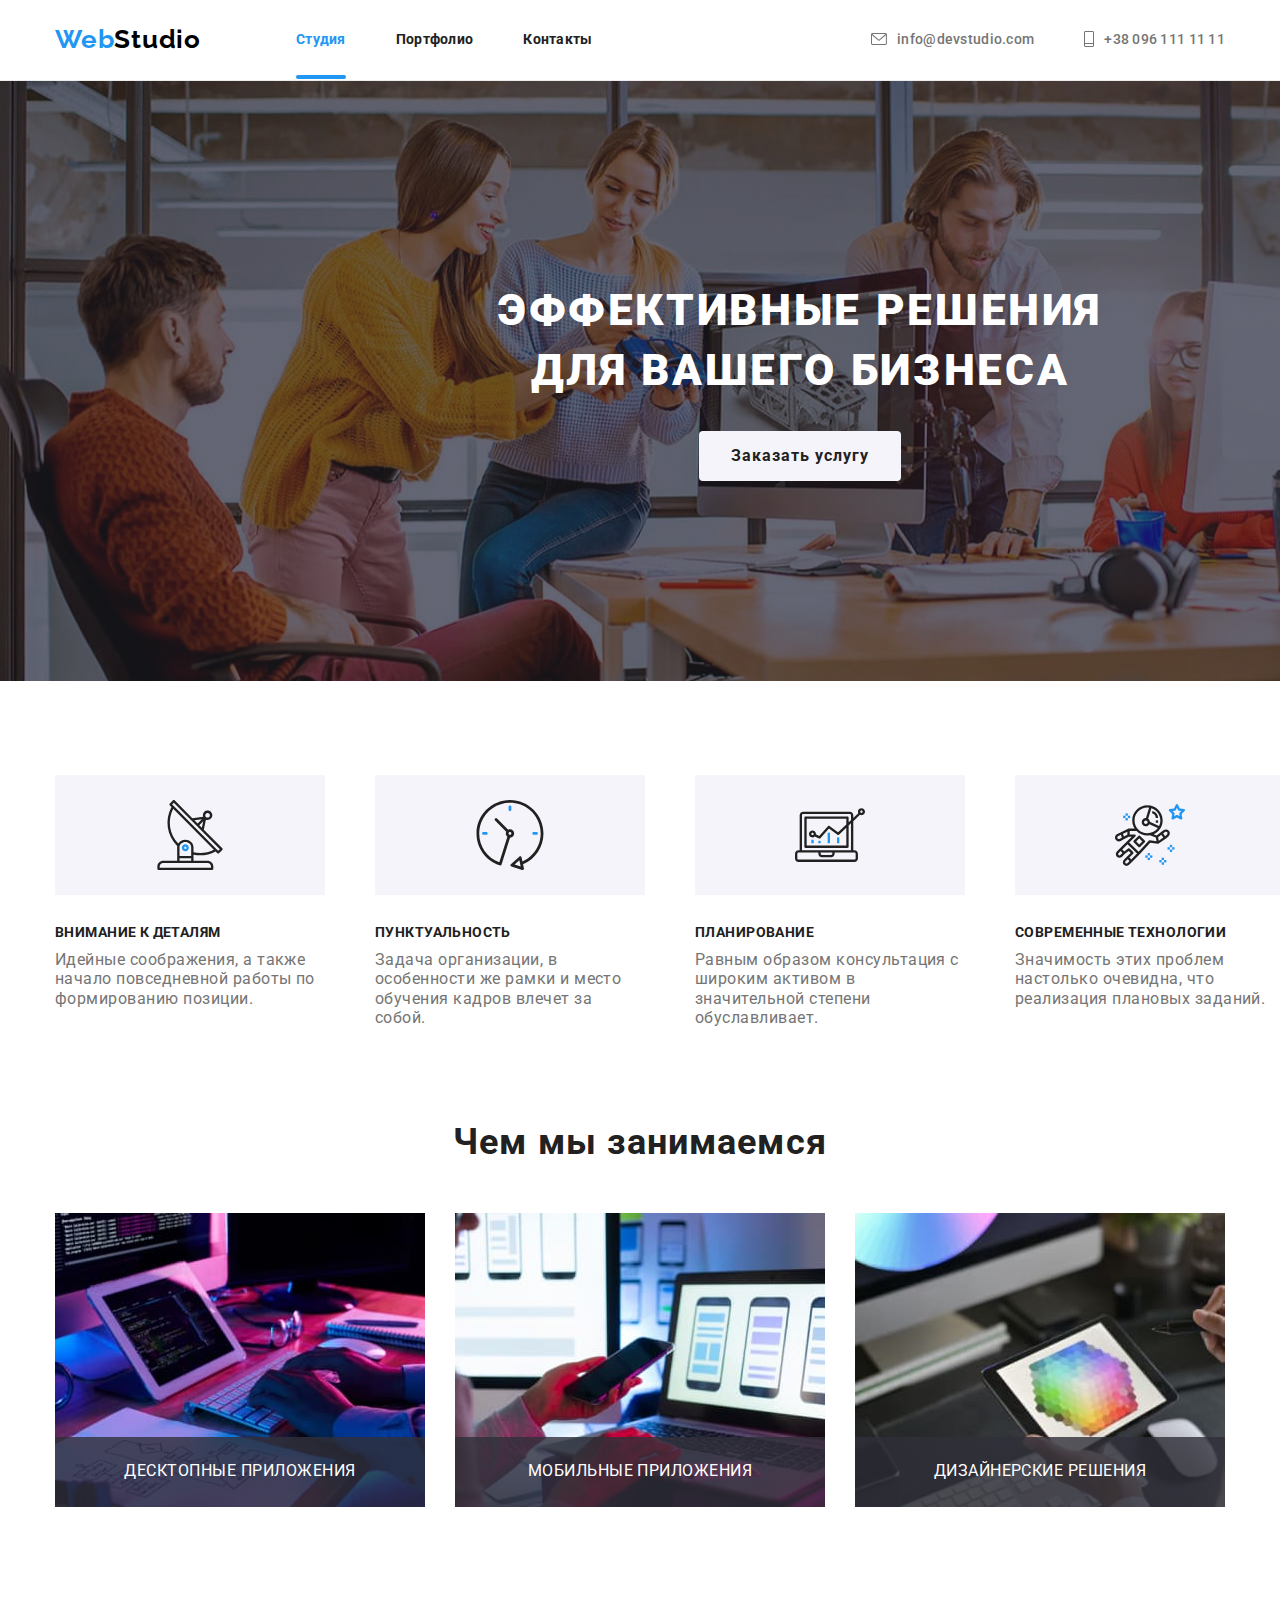
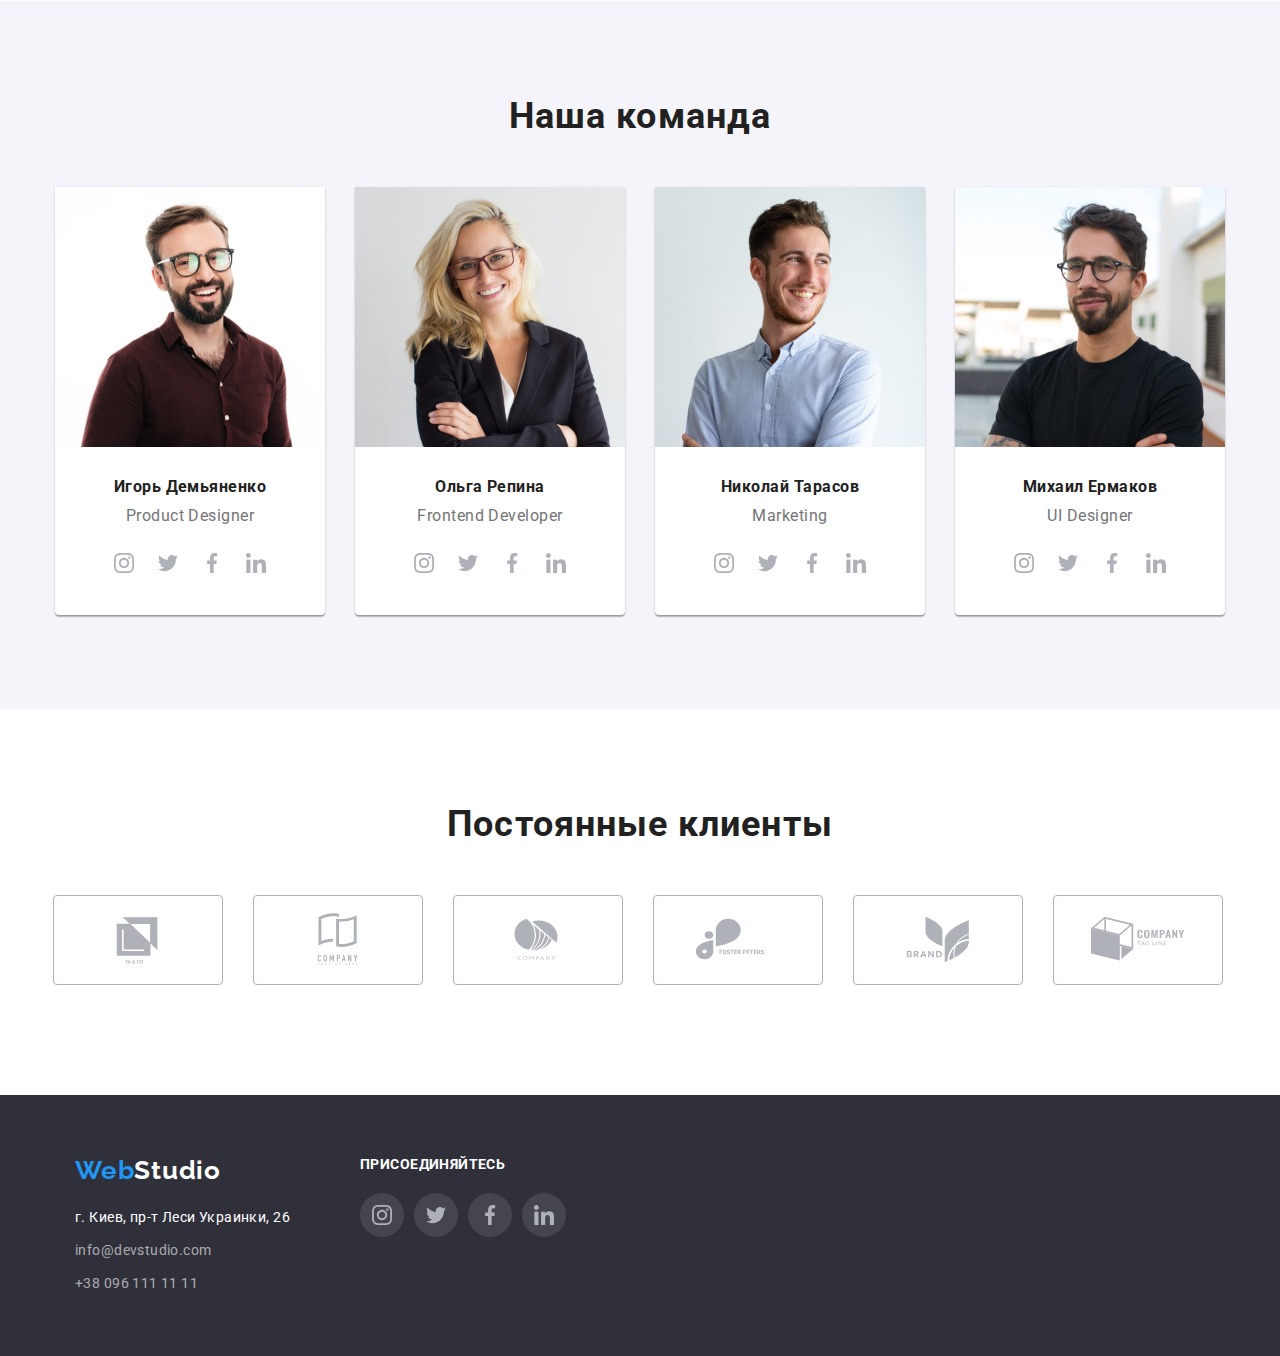
==== commit 5c9b9f05: "исправление ошибок" ====
--- a/index.html
+++ b/index.html
@@ -380,7 +380,7 @@
     </div>
 
     </footer>
-    <div class="backdrop" data-modal="">
+    <div class="backdrop is-hidden" data-modal="">
         <div class="modal">
             <button type="button" class="close-modal-container" data-modal-close="">
                 <svg class="close-modal" width="11" height="11">
--- a/css/styles.css
+++ b/css/styles.css
@@ -18,7 +18,7 @@
   --portfolio-item-gap: 30px;
   --shadow-button: 0px 3px 1px rgba(0, 0, 0, 0.1),
     0px 1px 2px rgba(0, 0, 0, 0.08), 0px 2px 2px rgba(0, 0, 0, 0.12);
-
+  --main-cubic: cubic-bezier(0.4, 0, 0.2, 1);
   --emblem-font: "Raleway", sans-serif;
   --title-font: "Roboto", sans-serif;
 }
@@ -137,6 +137,8 @@
 }
 
 .btn {
+  display: inline-block;
+  border-color: transparent;
   border-radius: 4px;
   font-family: var(--title-font);
   font-weight: bold;
@@ -146,6 +148,9 @@
   color: var(--title-cl);
   padding: 6px 22px;
   border: none;
+  background-color: var(--second-bg);
+  transition: background-color 250ms var(--main-cubic),
+    color 250ms var(--main-cubic), box-shadow 250ms var(--main-cubic);
 }
 .btn:hover,
 .btn:focus {
@@ -445,6 +450,11 @@
   background-color: rgba(47, 48, 58, 0.8);
   color: var(--alt-text-cl);
 }
+.backdrop.is-hidden {
+  visibility: hidden;
+  opacity: 0;
+  pointer-events: none;
+}
 .backdrop {
   position: fixed;
   left: 0;
@@ -452,13 +462,9 @@
   width: 100%;
   height: 100%;
   background-color: rgba(0, 0, 0, 0.2);
-  opacity: 1;
   transition: opacity 250ms cubic-bezier(0.4, 0, 0.2, 1);
 }
-.backdrop.is-hidden {
-  opacity: 0;
-  pointer-events: none;
-}
+
 .modal {
   position: absolute;
   left: 50%;
@@ -513,7 +519,6 @@
   height: 100%;
   padding: 63px 24px;
   background-color: rgba(33, 150, 243, 0.9);
-  opacity: 0;
   transform: translateY(100%);
   transition: transform 250ms cubic-bezier(0.4, 0, 0.2, 1);
 }
@@ -530,19 +535,19 @@
   line-height: 1.87;
   letter-spacing: 0.03em;
 }
-.link.current::after {
+.current::after {
   content: "";
   position: absolute;
   display: block;
   width: 100%;
   height: 4px;
-  margin-bottom: -1px;
+  margin-bottom: -32px;
   bottom: 0;
   left: 0;
-  background-color: var(--active-color);
+  background-color: var(--accent-cl);
   border-radius: 2px;
 }
-.link.current {
+.current {
   color: var(--accent-cl);
   position: relative;
 }
